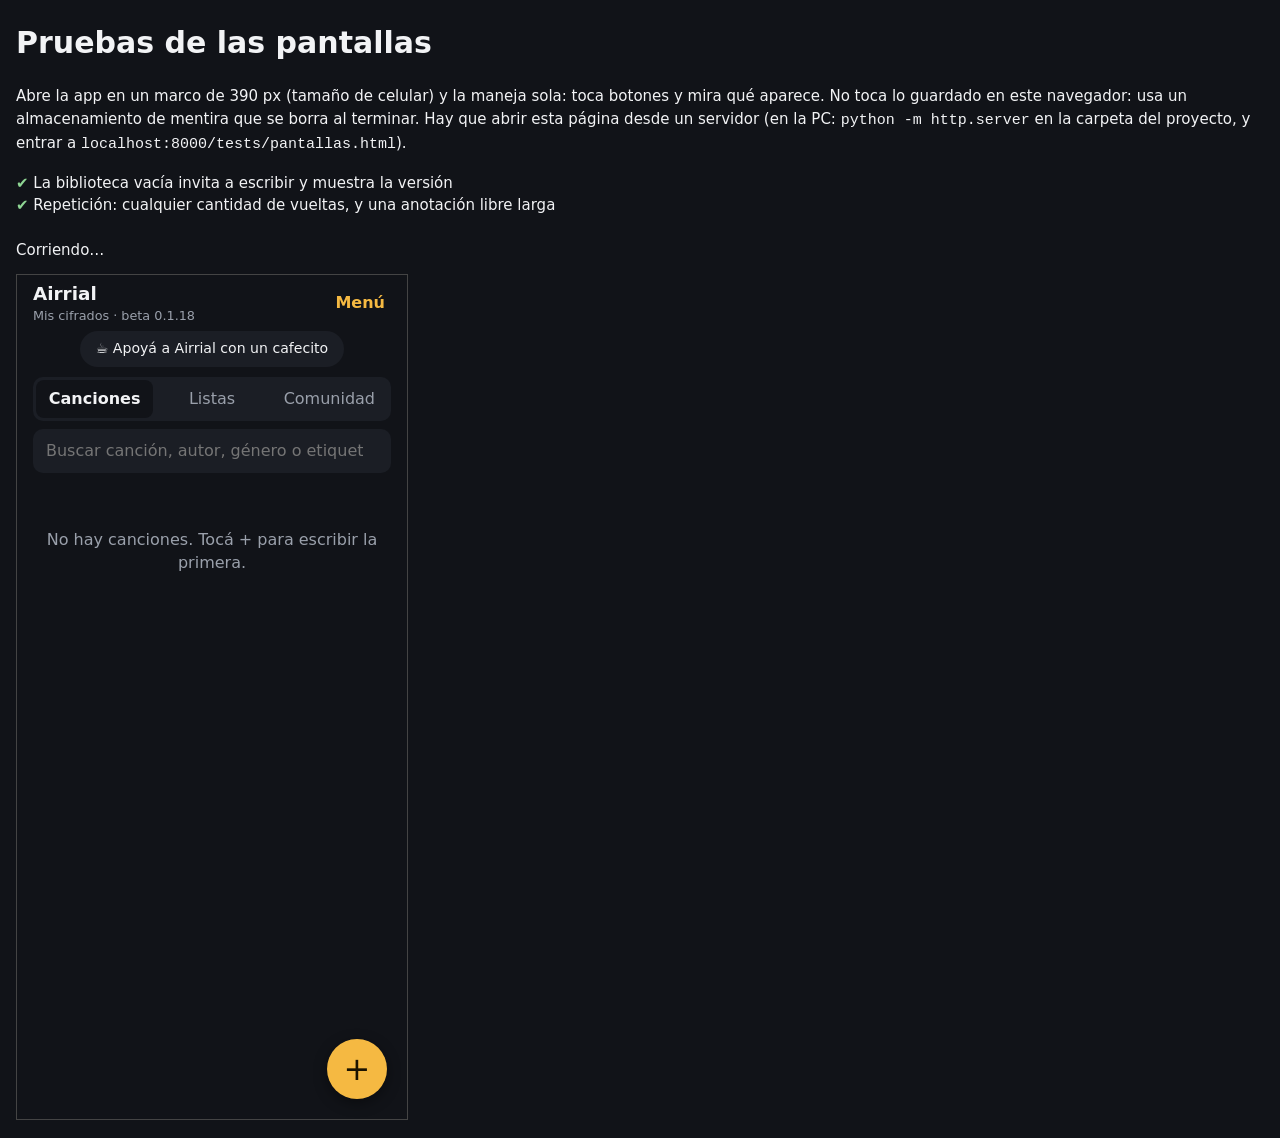
==== tests/pantallas.html @ 4d49128c "Biblioteca: botón del cafecito entre el encabezado y las pestañas Co-Authored-By: Claude Opus 5.5 <n" ====
<!doctype html>
<html lang="es"><head><meta charset="utf-8"><title>Airrial: pruebas de las pantallas</title>
<style>body{font:15px/1.5 system-ui,sans-serif;margin:16px;background:#111318;color:#f2f3f5}
#out{white-space:pre-wrap}.ok{color:#8fd694}.no{color:#ff7b6b;font-weight:700}iframe{width:390px;height:844px;border:1px solid #444;margin-top:12px}</style></head>
<body>
<h1>Pruebas de las pantallas</h1>
<p>Abre la app en un marco de 390 px (tamaño de celular) y la maneja sola: toca botones y mira qué aparece.
No toca lo guardado en este navegador: usa un almacenamiento de mentira que se borra al terminar.
Hay que abrir esta página desde un servidor (en la PC: <code>python -m http.server</code> en la carpeta del proyecto,
y entrar a <code>localhost:8000/tests/pantallas.html</code>).</p>
<div id="out">Corriendo…</div>
<script>
// Cada caso arranca la app de cero dentro de un marco, con lo que se le quiera dejar guardado de antes.
const out = document.getElementById('out'), lines = [];
let fails = 0, frame = null;
// Con la pestaña en segundo plano el navegador demora las esperas hasta un minuto cada una; los mensajes entre
// partes de la página no, así que se espera mirando el reloj entre mensaje y mensaje.
const tick = () => new Promise(done => { const c = new MessageChannel(); c.port1.onmessage = () => done(); c.port2.postMessage(0); });
const wait = async ms => { const end = performance.now() + ms; while (performance.now() < end) await tick(); };
const until = async (test, what) => { for (let i = 0; i < 60; i++) { if (test()) return; await wait(50); } throw new Error('no pasó: ' + what); };
const check = (cond, what) => { if (!cond) throw new Error(what); };
const same = (a, b, what) => check(JSON.stringify(a) === JSON.stringify(b), what + ': esperaba ' + JSON.stringify(b) + ' y hay ' + JSON.stringify(a));
const b64 = text => btoa(unescape(encodeURIComponent(text))).replace(/\+/g, '-').replace(/\//g, '_').replace(/=+$/, '');
const song = (id, title, chart, more) => ({ id, title, composer: '', style: 'swing', key: 'C', tempo: 120, ts: '4/4', transpose: 0, chart, cols: 4, tags: [], keys: 'piano', ...more });

let page = null;
async function start(seed, hash) {
  page = page || await (await fetch('../index.html?v=' + Date.now())).text();
  if (frame) frame.remove();
  frame = document.createElement('iframe');
  document.body.appendChild(frame);
  // Antes de que cargue la app: almacenamiento de mentira, carteles del navegador que contestan solos (`answers`
  // son las respuestas que van a dar los próximos "prompt"), y nada de instalar el modo sin conexión.
  // (Sin <base>: con una dirección base, cuando la app cambia de pantalla el marco se iría a la app verdadera.)
  const pre = `<script>
    const fake = () => { const m = new Map(); return { getItem: k => (m.has(k) ? m.get(k) : null), setItem: (k, v) => { m.set(k, String(v)); },
      removeItem: k => { m.delete(k); }, clear: () => m.clear(), key: i => [...m.keys()][i] || null, get length() { return m.size; } }; };
    const ls = fake(), ss = fake();
    for (const [k, v] of Object.entries(${JSON.stringify(seed || {})})) ls.setItem('airrial.' + k + '.v1', JSON.stringify(v));
    Object.defineProperty(window, 'localStorage', { get: () => ls });
    Object.defineProperty(window, 'sessionStorage', { get: () => ss });
    window.said = []; window.answers = [];
    window.alert = m => { said.push(m); };
    window.confirm = m => { said.push(m); return true; };
    window.prompt = (m, v) => { said.push(m); return answers.length ? answers.shift() : null; };
    Object.defineProperty(navigator, 'serviceWorker', { get: () => ({ controller: null, addEventListener() {}, register: () => Promise.resolve() }) });
    // La Comunidad habla con un servidor de mentira (window.server); sin él, es como estar sin conexión.
    const realFetch = window.fetch.bind(window);
    window.server = null;
    window.fetch = (u, o) => (String(u).includes('.supabase.co') ? (window.server ? Promise.resolve().then(() => window.server(String(u), o))
      : Promise.reject(new TypeError('sin conexión'))) : realFetch(/^[\\w.-]+\\.md$/.test(String(u)) ? '../' + u : u, o));
    // (los textos de la app, como REGLAS.md, están una carpeta más arriba que esta página)
    // El menú de compartir del teléfono: lo contesta window.sharing (sin él, el teléfono no sabe compartir archivos).
    window.sharing = null; window.shared = [];
    navigator.canShare = () => !!window.sharing;
    navigator.share = d => { shared.push(d); return Promise.resolve().then(() => window.sharing(d)); };
    Object.defineProperty(navigator, 'clipboard', { get: () => ({ writeText: () => Promise.reject(new Error('no')), readText: () => Promise.reject(new Error('no')) }) });
  <\/script>`;
  const doc = frame.contentDocument;
  doc.open();
  // los archivos de la app están una carpeta más arriba que esta página
  doc.write(page.replace('<head>', '<head>' + pre).replace(/(src|href)="([\w.-]+)"/g, (m, attr, file) => `${attr}="../${file}?v=${Date.now()}"`));
  doc.close();
  const w = frame.contentWindow;
  await until(() => w.document.querySelector('#app header'), 'que cargue la app');
  if (hash) { w.location.hash = hash; await wait(250); }
  const d = w.document, $ = s => d.querySelector(s), $$ = s => [...d.querySelectorAll(s)];
  return {
    w, d, $, $$,
    tap: async s => { const el = typeof s === 'string' ? $(s) : s; check(el, 'no está el botón ' + s); el.click(); await wait(80); },
    type: async (s, v) => { const el = $(s); check(el, 'no está el campo ' + s); el.value = v; el.dispatchEvent(new Event('input', { bubbles: true })); await wait(50); },
    saved: k => JSON.parse(w.localStorage.getItem('airrial.' + k + '.v1') || 'null'),
    mine: () => {
      // si el marco se fue a otra página, ya no es la app de prueba (y estaría usando lo guardado de verdad)
      check(frame.contentWindow.said, 'la app se salió del marco de prueba');
      return (JSON.parse(frame.contentWindow.localStorage.getItem('airrial.songs.v1') || '[]')).filter(s => !s.builtin);
    },
    text: s => ($(s) ? $(s).innerText.replace(/\s+/g, ' ').trim() : null),
    // en un celular nada se tiene que salir de la pantalla hacia el costado
    fits: what => check(d.documentElement.scrollWidth <= w.innerWidth, what + ': se sale de la pantalla a lo ancho (' + d.documentElement.scrollWidth + ' px)'),
    dialog: () => $$('body > dialog[open]').pop(),
  };
}

const cases = {
  'La biblioteca vacía invita a escribir y muestra la versión': async () => {
    const a = await start({ songs: [] });
    check(/beta \d+\.\d+\.\d+/.test(a.text('.ttl p')), 'no se ve la versión');
    check(/Tocá \+/.test(a.text('#list')), 'falta el mensaje de biblioteca vacía');
    a.fits('biblioteca');
  },
  'Repetición: cualquier cantidad de vueltas, y una anotación libre larga': async () => {
    const a = await start({ songs: [song('s1', 'Uno', '|: C | G7 :|')] }, '#/e/s1');
    await a.tap('#grid .bar[data-i="1"] .ch');
    await a.tap('#pad [data-a=tab][data-v=other]');
    a.w.answers.push('6');
    await a.tap('#pad [data-a=times][data-v="?"]');
    check(/x6/.test(a.text('#pad [data-a=times][data-v="?"]')), 'el botón no dice x6');
    a.w.answers.push('Entra la banda completa después del solo de piano');
    await a.tap('#pad [data-a=txt][data-v="?"]');
    check(/✎ Entra la banda completa…/.test(a.text('#pad [data-a=txt][data-v="?"]')), 'el botón de texto libre: ' + a.text('#pad [data-a=txt][data-v="?"]'));
    a.fits('editor con una anotación larga');
    await a.tap('[data-a=save]');
    same(a.mine()[0].chart, '|: C | "Entra la banda completa después del solo de piano" G7 :| x6', 'lo guardado');
  },
  'Escribir una canción con los botones, guardarla y verla': async () => {
    const a = await start({ songs: [] }, '#/e/new');
    await a.type('#f-title', 'Mi tema');
    await a.tap('#pad [data-a=root][data-v=C]');
    await a.tap('#pad [data-a=next]');
    await a.tap('#pad [data-a=root][data-v=D]'); await a.tap('#pad [data-a=qual][data-v=m7]');
    await a.tap('#pad [data-a=next]');
    await a.tap('#pad [data-a=root][data-v=G]'); await a.tap('#pad [data-a=qual][data-v="7"]');
    await a.tap('#pad [data-a=push]'); await a.tap('#pad [data-a=push]');
    a.fits('editor');
    await a.tap('[data-a=save]');
    same(a.mine().map(s => [s.title, s.chart]), [['Mi tema', '| C | Dm7 | <<G7 |']], 'lo guardado');
    await until(() => a.$('#chart .bar'), 'que abra la canción');
    same(a.$$('#chart .bar').map(b => b.innerText.replace(/\s+/g, ' ').trim()), ['4 4 C', 'Dm7', 'G7 anticipa semi'], 'la hoja');
    a.fits('canción');
  },
  'Ver una canción: subir medio tono cambia los acordes y la tonalidad': async () => {
    const a = await start({ songs: [song('s1', 'Uno', '|: [A] C | F :|\n| "Fine" G7 |')] }, '#/s/s1');
    same(a.text('#key'), 'C', 'tonalidad');
    await a.tap('[data-a=up]');
    same([a.text('#key'), a.$$('#chart .cn').map(c => c.innerText.trim())], ['D♭', ['D♭', 'G♭', 'A♭7']], 'medio tono arriba');
    same(a.mine()[0].transpose, 1, 'la transposición queda guardada');
    check(a.$('#chart .bar.rs') && a.$('#chart .bar.re') && /Fine/.test(a.text('#chart')), 'faltan la repetición o la anotación');
    a.fits('canción');
  },
  'Compartir el archivo abre el menú del teléfono, y si el teléfono pide otro toque, lo pide': async () => {
    const a = await start({ songs: [song('s1', 'Uno', '| C | G7 |')] }, '#/s/s1');
    // a la primera el teléfono no deja (armar el archivo tardó), a la segunda sí
    let tries = 0;
    a.w.sharing = () => { if (++tries === 1) throw new a.w.DOMException('tarde', 'NotAllowedError'); };
    await a.tap('[data-a="share"]');
    await until(() => a.dialog(), 'el menú Compartir');
    await a.tap(a.dialog().querySelector('[data-k="file"]'));
    await until(() => a.dialog() && /está listo/.test(a.dialog().innerText), 'el aviso de archivo listo');
    await a.tap(a.dialog().querySelector('[data-k="go"]'));
    await until(() => tries === 2, 'el segundo intento');
    const f = a.w.shared[1].files[0];
    same([a.w.shared.length, f.name, f.type, !a.dialog()], [2, 'Uno.airrial.html', 'text/html', true], 'lo compartido');
    check(/Tocá para abrir en Airrial/.test(await f.text()), 'el archivo no es la página');
    check(!/descargad/.test(a.text('.toast') || ''), 'dijo que lo descargó');
    // el PDF va directo al menú
    await a.tap('[data-a="share"]');
    await a.tap(a.dialog().querySelector('[data-k="pdf"]'));
    await until(() => a.w.shared.length === 3, 'compartir el PDF');
    same(a.w.shared[2].files[0].name, 'Uno.pdf', 'el PDF');
  },
  'Armar una lista y sumarle temas': async () => {
    const a = await start({ songs: [song('s1', 'Uno', '| C |'), song('s2', 'Dos', '| F |')] });
    await a.tap('[data-a=tab][data-v=lists]');
    a.w.answers.push('Recital');
    await a.tap('[data-a=new]');
    await until(() => a.text('#lname') === 'Recital', 'que abra la lista');
    await a.tap('[data-a=add]');
    for (const box of a.$$('#picklist input')) box.checked = true;
    await a.tap('[data-a=pickok]');
    same(a.saved('lists').map(l => [l.name, l.songs.length]), [['Recital', 2]], 'la lista guardada');
    same(a.text('#lcount'), '2 temas', 'la cuenta de temas');
    a.fits('lista');
  },
  'Recibir una canción: entra, y si se repite el título va con número': async () => {
    const link = '#/i/' + b64(JSON.stringify([1, 'Uno', 'Otra persona', 'bossa', 'F', 100, '4/4', '| F | C7 |', 4]));
    const a = await start({ songs: [song('s1', 'Uno', '| C |')] }, link);
    await until(() => a.$('[data-a=save]'), 'la pantalla de lo recibido');
    check(/Canción compartida/.test(a.text('.ttl')) && a.$$('main .bar').length === 2, 'no muestra lo recibido');
    a.fits('recibido');
    await a.tap('[data-a=save]');
    same(a.mine().map(s => [s.title, s.chart]), [['Uno', '| C |'], ['Uno (2)', '| F | C7 |']], 'no pisa la que había');
  },
  'Un enlace armado para romper la app no la rompe': async () => {
    const evil = '#/i/' + b64(JSON.stringify([1, '<img src=x onerror="document.title=\'roto\'">', '<b>x</b>', 'nada', 'C', 1e9, '9/9', '['.repeat(60000), 99]));
    const a = await start({ songs: [] }, evil);
    await until(() => a.$('[data-a=save]'), 'la pantalla de lo recibido');
    check(!a.$('#app img') && a.d.title !== 'roto', 'el título se metió como parte de la página');
    await a.tap('[data-a=save]');
    const s = a.mine()[0];
    check(s.chart.length <= 40000 && s.tempo === 360 && s.ts === '4/4' && s.style === 'swing', 'lo recibido no quedó recortado');
    same(a.w.said, [], 'no tiene que saltar ningún cartel');
  },
  'Etiquetas: renombrar una en todas las canciones desde el Menú': async () => {
    const a = await start({ songs: [song('s1', 'Uno', '| C |', { tags: ['Peña', 'Estudiar'] }), song('s2', 'Dos', '| F |', { tags: ['Peña'] })] });
    await a.tap('[data-a=menu]'); await a.tap('[data-a=tags]');
    await until(() => a.dialog(), 'el cuadro de etiquetas');
    await a.tap([...a.dialog().querySelectorAll('button')].find(b => /Peña/.test(b.innerText)));
    a.w.answers.push('Fogón');
    await a.tap(a.dialog().querySelector('[data-k=ren]'));
    same(a.mine().map(s => s.tags), [['Fogón', 'Estudiar'], ['Fogón']], 'etiquetas guardadas');
    // el filtro de la biblioteca es un solo botón, que abre la lista de etiquetas
    same(a.$$('#tagfilt button').map(b => b.textContent), ['Etiquetas ▾'], 'el filtro de la biblioteca');
    await a.tap('[data-a=ltag]');
    await until(() => a.dialog(), 'la lista del filtro');
    same([...a.dialog().querySelectorAll('button b')].map(b => b.textContent), ['Todas las etiquetas', 'Estudiar', 'Fogón'], 'las etiquetas del filtro');
    await a.tap([...a.dialog().querySelectorAll('button')].find(b => /Estudiar/.test(b.innerText)));
    same([a.$$('#tagfilt button').map(b => b.textContent), a.$$('#list .item b').map(b => b.textContent)], [['Estudiar ▾', '✕ Todas'], ['Uno']], 'filtrando por Estudiar');
    await a.tap('[data-a=ltagoff]');
    same(a.$$('#list .item').length, 2, 'al quitar el filtro vuelven todas');
    a.fits('biblioteca');
  },
  'Etiquetas al editar: se ven solo las de la canción y se suman desde una lista': async () => {
    const a = await start({ songs: [song('s1', 'Uno', '| C |', { tags: ['Peña'] }), song('s2', 'Dos', '| F |', { tags: ['Estudiar', 'Fogón'] })] }, '#/e/s1');
    const row = () => a.$$('#tagrow button').map(b => b.textContent);
    same(row(), ['Peña ✕', 'Agregar…'], 'las etiquetas a la vista');
    await a.tap('[data-a=tagnew]');
    await until(() => a.dialog(), 'la lista de etiquetas');
    same([...a.dialog().querySelectorAll('button b')].map(b => b.textContent), ['Nueva etiqueta…', 'Estudiar', 'Fogón'], 'las que se pueden agregar');
    await a.tap([...a.dialog().querySelectorAll('button')].find(b => /Fogón/.test(b.innerText)));
    same(row(), ['Peña ✕', 'Fogón ✕', 'Agregar…'], 'después de agregar');
    await a.tap('#tagrow [data-v="Peña"]');
    a.w.answers.push('Recital');
    await a.tap('[data-a=tagnew]');
    await until(() => a.dialog(), 'la lista de etiquetas');
    await a.tap(a.dialog().querySelector('[data-k=new]'));
    a.fits('editor');
    await a.tap('[data-a=save]');
    same(a.mine()[0].tags, ['Fogón', 'Recital'], 'etiquetas guardadas');
  },
  'Abrir un archivo de iReal Pro trae los temas y arma la lista': async () => {
    const a = await start({ songs: [] });
    const ireal = '<a href="irealb://' + encodeURIComponent('Uno=Autor Un==Medium Swing=C==1r34LbKcu7[C   |G7   Z=Jazz=120=3===Dos=Otra Una==Bossa Nova=F==1r34LbKcu7[F   Z=x=0=0===Mi lista') + '">x</a>';
    const dt = new a.w.DataTransfer();
    dt.items.add(new a.w.File([ireal], 'lista.html', { type: 'text/html' }));
    a.$('#file').files = dt.files;
    a.$('#file').dispatchEvent(new a.w.Event('change', { bubbles: true }));
    await until(() => a.mine().length === 2, 'que entren los temas');
    same(a.mine().map(s => [s.title, s.composer, s.style, s.chart]), [['Uno', 'Un Autor', 'swing', '| C | G7 |'], ['Dos', 'Una Otra', 'bossa', '| F |']], 'los temas');
    same(a.saved('lists').map(l => [l.name, l.songs.length]), [['Mi lista', 2]], 'la lista');
    check(/Se importaron 2 temas y 1 lista/.test(a.w.said.join(' ')), 'falta el aviso de cuántos entraron');
  },
  'Abrir varios archivos a la vez: uno de Band-in-a-Box entra y uno roto se avisa': async () => {
    const a = await start({ songs: [] });
    // Un tema de Band-in-a-Box mínimo: "Tema", un compás de Cmaj7, ritmo swing, Do, 120.
    const mgu = new Uint8Array([0x49, 4, 84, 101, 109, 97, 0, 0x20, 1, 1, 120, 1, 0, 255, 6, 0, 255, 0, 255, 0, 255, 0, 254,
      1, 0, 255, 0, 255, 0, 255, 0, 255, 1, 1, 2]);
    const dt = new a.w.DataTransfer();
    dt.items.add(new a.w.File([mgu], 'Tema.MGU'));
    dt.items.add(new a.w.File(['no soy nada'], 'roto.sgu'));
    a.$('#file').files = dt.files;
    a.$('#file').dispatchEvent(new a.w.Event('change', { bubbles: true }));
    await until(() => a.mine().length === 1, 'que entre el tema');
    same(a.mine().map(s => [s.title, s.style, s.key, s.tempo, s.ts, s.chart]), [['Tema', 'swing', 'C', 120, '4/4', '| Cmaj7 |']], 'el tema');
    const said = a.w.said.join(' ');
    check(/Se importaron 1 tema/.test(said) && /roto\.sgu/.test(said), 'faltan los avisos: ' + said);
  },
  'Comunidad: recorrer por estilo, ver una canción, guardarla, buscar y quedarse sin conexión': async () => {
    const a = await start({ songs: [] });
    const asked = [];
    const rows = [{ id: 7, titulo: 'Águas de Março', compositor: 'Tom Jobim', ritmo: 'bossa', compas: '4/4', tonalidad: 'C', bajadas: 12, fijada: true,
      perfiles: null, tempo: 138, cifrado: '| C | C7 |\n| F | Fm |', cols: 4 }];
    // servidor de mentira: contesta los estilos, las canciones y la bajada
    a.w.server = url => {
      asked.push(url.replace(/^.*\/rest\/v1\//, ''));
      const body = url.includes('/ritmos?') ? [{ ritmo: 'bossa', cantidad: 1 }] : url.includes('/rpc/bajar') ? null : rows;
      return new a.w.Response(body ? JSON.stringify(body) : null, { status: body ? 200 : 204 });
    };
    await a.tap('[data-a="community"]');
    await until(() => /Bossa/.test(a.text('#clist') || ''), 'que aparezcan los estilos');
    a.fits('comunidad');
    await a.tap('#clist a.item');
    await until(() => /Águas de Março/.test(a.text('#clist') || ''), 'las canciones del estilo');
    check(asked.some(u => u.includes('ritmo=eq.bossa')), 'no pidió las de bossa: ' + asked.join(' '));
    check(/destacada/.test(a.text('#clist')) && /Subida por Airrial · 12 bajadas/.test(a.text('#clist')), 'el renglón: ' + a.text('#clist'));
    await a.tap('#clist a.item');
    await until(() => a.$('[data-a="save"]'), 'la hoja con Guardar');
    check(a.$('main.chart') && /138 bpm/.test(a.text('.shared')), 'la hoja: ' + a.text('main'));
    a.fits('canción de la comunidad');
    // se puede escuchar antes de guardarla
    await a.tap('[data-a="listen"]');
    check(/Parar/.test(a.text('[data-a="listen"]')) && a.w.eval('Engine.isPlaying()'), 'no empezó a sonar');
    await a.tap('[data-a="listen"]');
    check(/Escuchar/.test(a.text('[data-a="listen"]')) && !a.w.eval('Engine.isPlaying()'), 'no paró');
    await a.tap('[data-a="save"]');
    await until(() => a.mine().length === 1, 'que se guarde');
    same(a.mine().map(s => [s.title, s.composer, s.style, s.tempo, s.chart]), [['Águas de Março', 'Tom Jobim', 'bossa', 138, '| C | C7 |\n| F | Fm |']], 'la guardada');
    check(asked.some(u => u.startsWith('rpc/bajar')), 'no sumó la bajada');
    await until(() => a.w.location.hash.startsWith('#/s/'), 'que abra la canción guardada');
    // si ya la tiene, no la ofrece de nuevo
    a.w.location.hash = '#/c/s/7';
    await until(() => /Ya la tenés/.test(a.text('main') || ''), 'que avise que ya la tiene');
    check(!a.$('[data-a="save"]') && a.$('[data-a="open"]'), 'ofrece guardarla de nuevo');
    // buscar escribiendo
    a.w.location.hash = '#/c';
    await until(() => a.$('#cq'), 'el buscador');
    await a.type('#cq', 'Aguas');
    await until(() => asked.some(u => u.includes('busqueda=like.*aguas*')), 'que busque');
    await until(() => /Águas/.test(a.text('#clist') || '') && a.$('[data-a="ctab"][data-v="nuevas"]'), 'el resultado');
    // sin conexión avisa, y al volver la conexión se puede reintentar
    a.w.server = null;
    await a.tap('[data-a="ctab"][data-v="nuevas"]');
    await until(() => a.$('[data-a="retry"]'), 'el aviso sin conexión');
    a.fits('comunidad sin conexión');
    check(a.mine().length === 1, 'se perdió lo guardado');
  },
  'Comunidad: entrar con el código, elegir el nombre, subir una canción, no duplicarla y borrarla': async () => {
    const a = await start({ songs: [song('s1', 'Mía', '| C | G7 |', { composer: 'Yo', tags: ['privada'] })] });
    const asked = [], up = [];
    let nick = '';
    const json = (b, status) => new a.w.Response(b == null ? null : JSON.stringify(b), { status: status || 200 });
    // servidor de mentira con cuentas: el código bueno es 123456
    a.w.server = (url, o) => {
      const m = (o && o.method) || 'GET', body = o && o.body ? JSON.parse(o.body) : null, p = url.replace(/^.*supabase\.co\//, '');
      asked.push(m + ' ' + p);
      if (p.startsWith('auth/v1/otp')) return json({});
      if (p.startsWith('auth/v1/verify')) return body.token === '123456'
        ? json({ access_token: 'a', refresh_token: 'r', expires_in: 3600, user: { id: 'u1', email: body.email } })
        : json({ msg: 'Token has expired or is invalid' }, 403);
      if (p.startsWith('rest/v1/perfiles')) { if (m === 'POST') { nick = body.nombre; return json(null, 201); } return json(nick ? [{ nombre: nick }] : []); }
      if (p.startsWith('rest/v1/canciones') && m === 'POST') { up.push({ id: 99, ...body, bajadas: 0, oculta: false }); return json([up[0]], 201); }
      if (p.startsWith('rest/v1/canciones') && m === 'DELETE') { up.length = 0; return json(null, 204); }
      if (p.startsWith('rest/v1/canciones')) return json(up);
      return json(null, 204);
    };
    a.w.location.hash = '#/s/s1';
    await until(() => a.$('[data-a="share"]'), 'la canción');
    await a.tap('[data-a="share"]');
    await until(() => a.dialog(), 'el menú Compartir');
    await a.tap(a.dialog().querySelector('[data-k="up"]'));
    await until(() => a.$('#mail'), 'que pida el mail');
    a.fits('subir: el mail');
    a.$('#mail').value = 'yo@mail.com';
    await a.tap('[data-g="send"]');
    await until(() => a.$('#code'), 'que pida el código');
    check(asked.includes('POST auth/v1/otp'), 'no pidió el código');
    a.$('#code').value = '111111';
    await a.tap('[data-g="enter"]');
    await until(() => /no es correcto/.test(a.text('#gate .err') || ''), 'el aviso de código equivocado');
    a.$('#code').value = '123 456';
    await a.tap('[data-g="enter"]');
    await until(() => a.$('#nick'), 'que pida el nombre');
    a.fits('subir: el nombre');
    a.$('#nick').value = '  Tomás  ';
    await a.tap('[data-g="name"]');
    check(/aceptar las reglas/.test(a.text('#gate .err')), 'dejó seguir sin aceptar las reglas');
    a.$('#okrules').checked = true;
    await a.tap('[data-g="name"]');
    await until(() => a.$('[data-g="up"]'), 'el botón Subir');
    same(nick, 'Tomás', 'el nombre guardado');
    check(/Tomás/.test(a.text('#gate')) && /yo@mail\.com/.test(a.text('#gate')), 'no dice con qué nombre y mail se sube');
    a.fits('subir');
    await a.tap('[data-g="up"]');
    await until(() => /ya está en la Comunidad/.test(a.text('#gate') || ''), 'que se suba');
    same([up[0].titulo, up[0].compositor, up[0].cifrado, up[0].autor, 'tags' in up[0], 'keys' in up[0]], ['Mía', 'Yo', '| C | G7 |', 'u1', false, false], 'lo subido');
    // la misma otra vez: no se duplica (y ya no pide entrar)
    a.w.location.hash = '#/s/s1';
    await until(() => a.$('[data-a="share"]'), 'la canción de nuevo');
    a.w.location.hash = '#/c/u/s1';
    await until(() => a.$('[data-g="up"]'), 'el botón Subir, ya con cuenta');
    await a.tap('[data-g="up"]');
    await until(() => /Listo/.test(a.text('#gate') || ''), 'el aviso');
    same(asked.filter(x => x.startsWith('POST rest/v1/canciones')).length, 1, 'veces que se subió');
    // mis subidas: aparece, se borra, y la copia del teléfono queda
    a.w.location.hash = '#/c/m';
    await until(() => /Mía/.test(a.text('#gate') || ''), 'mis subidas');
    a.fits('mis subidas');
    await a.tap('[data-g="del"]');
    await until(() => /Todavía no subiste/.test(a.text('#gate') || ''), 'que se borre');
    same(a.mine().map(s => s.title), ['Mía'], 'lo del teléfono');
    await a.tap('[data-g="out"]');
    check(!a.w.localStorage.getItem('airrial.cuenta.v1'), 'no salió de la cuenta');
  },
  'Comunidad: denunciar una canción pide cuenta y motivo, y una segunda vez no molesta': async () => {
    const a = await start({ songs: [] });
    // (el servidor de mentira arma las respuestas con las piezas del marco donde corre)
    const sent = [], serve = w => (url, o) => {
      const json = (b, status) => new w.Response(b == null ? null : JSON.stringify(b), { status: status || 200 });
      const m = (o && o.method) || 'GET', p = url.replace(/^.*supabase\.co\//, '');
      if (p.startsWith('rest/v1/canciones')) return json([{ id: 5, titulo: 'Ajena', compositor: 'X', ritmo: 'swing', compas: '4/4', tonalidad: 'C', tempo: 120, cifrado: '| C | G7 |', cols: 4, bajadas: 0, perfiles: { nombre: 'Ana' } }]);
      if (p.startsWith('rest/v1/perfiles')) return json([{ nombre: 'Tomás' }]);
      if (p.startsWith('rest/v1/denuncias') && m === 'POST') { sent.push(JSON.parse(o.body)); return sent.length > 1 ? json({ message: 'duplicate key' }, 409) : json(null, 201); }
      return json(null, 204);
    };
    a.w.server = serve(a.w);
    a.w.location.hash = '#/c/s/5';
    await until(() => a.$('.report a'), 'el enlace Denunciar');
    await a.tap('.report a');
    // sin cuenta, primero pide entrar
    await until(() => /Para denunciar hace falta una cuenta/.test(a.text('#gate') || ''), 'que pida la cuenta');
    a.fits('denunciar sin cuenta');
    // ya con cuenta
    const b = await start({ songs: [], cuenta: { access: 'a', refresh: 'r', until: Date.now() + 36e5, id: 'u1', email: 'yo@mail.com' } });
    b.w.server = serve(b.w);
    b.w.location.hash = '#/c/dc/5';
    await until(() => b.$('[data-g="send"]'), 'el formulario');
    await b.tap('[data-g="send"]');
    check(/Elegí un motivo/.test(b.text('#gate .err')), 'mandó sin motivo');
    b.$('input[value="letra o melodia"]').checked = true;
    b.$('#more').value = '  Tiene la letra entera  ';
    b.fits('denunciar');
    await b.tap('[data-g="send"]');
    await until(() => /Gracias/.test(b.text('#gate') || ''), 'el gracias');
    same(sent[0], { que: 'cancion', cual: 5, motivo: 'letra o melodia', detalle: 'Tiene la letra entera' }, 'la denuncia');
    // otra vez la misma: el servidor dice que ya estaba, y se agradece igual
    b.w.location.hash = '#/c/dc/4';
    await until(() => b.$('[data-g="send"]'), 'el formulario otra vez');
    b.$('input[value="spam"]').checked = true;
    await b.tap('[data-g="send"]');
    await until(() => /Gracias/.test(b.text('#gate') || ''), 'el gracias con la repetida');
  },
  'Sincronizar: se activa desde el Menú, junta lo repetido, trae lo de otro aparato y manda lo borrado': async () => {
    const a = await start({ songs: [song('s1', 'Uno', '| C |'), song('s2', 'Dos', '| D |')], lists: [{ id: 'L1', name: 'Peña', songs: ['s1', 's2'] }],
      cuenta: { access: 'a', refresh: 'r', until: Date.now() + 36e5, id: 'u1', email: 'yo@mail.com' } });
    // la biblioteca de la cuenta, como la tabla del servidor: una versión más vieja no pisa, y cada guardado avanza la hora
    const lib = new Map();
    let clock = Date.parse('2026-10-15T12:00:00Z');
    const put = r => {
      const k = r.tipo + '/' + r.id, old = lib.get(k);
      if (old && r.cambiado < old.cambiado) return;
      lib.set(k, { ...r, datos: r.borrado ? null : r.datos, actualizado: new Date(clock += 1000).toISOString() });
    };
    // en la cuenta ya hay una canción igual a "Uno" (subida desde otro aparato) y otra que acá no está
    put({ tipo: 'cancion', id: 'x9', datos: song('x9', 'Uno', '| C |'), borrado: false, cambiado: 5 });
    put({ tipo: 'cancion', id: 'r1', datos: song('r1', 'Remota', '| E |'), borrado: false, cambiado: 5 });
    a.w.server = (url, o) => {
      const json = (b, status) => new a.w.Response(b == null ? null : JSON.stringify(b), { status: status || 200 });
      const m = (o && o.method) || 'GET', p = url.replace(/^.*supabase\.co\//, '');
      if (!p.startsWith('rest/v1/biblioteca')) return json(null, 404);
      if (m === 'POST') { JSON.parse(o.body).forEach(put); return json(null, 201); }
      const since = decodeURIComponent((p.match(/actualizado=gte\.([^&]+)/) || [])[1] || '');
      return json([...lib.values()].filter(r => !since || Date.parse(r.actualizado) >= Date.parse(since)));
    };
    const mineTitles = () => a.mine().map(s => s.title).sort();
    await a.tap('[data-a="menu"]');
    check(/Sincronizar con mi cuenta/.test(a.text('[data-a="sync"]')), 'el botón del menú');
    await a.tap('[data-a="sync"]');
    await until(() => a.$('[data-g="on"]'), 'la pantalla de sincronizar');
    a.fits('sincronizar');
    await a.tap('[data-g="on"]');
    await until(() => /Al día/.test(a.text('#gate') || ''), 'que termine de sincronizar');
    a.fits('sincronizado');
    same(mineTitles(), ['Dos', 'Remota', 'Uno'], 'las canciones (sin repetir "Uno")');
    same(a.saved('lists')[0].songs, ['x9', 's2'], 'la lista apunta a la "Uno" de la cuenta');
    same([...lib.keys()].sort(), ['cancion/r1', 'cancion/s2', 'cancion/x9', 'lista/L1'], 'lo que quedó en la cuenta');
    check(/2 canciones|3 canciones/.test(a.text('#gate')), 'cuántas hay en la cuenta: ' + a.text('#gate'));
    // en otro aparato le cambian el nombre a una: llega al tocar "Sincronizar ahora"
    put({ tipo: 'cancion', id: 'r1', datos: song('r1', 'Remota cambiada', '| E |'), borrado: false, cambiado: Date.now() + 1000 });
    await a.tap('[data-g="now"]');
    await until(() => mineTitles().includes('Remota cambiada'), 'que llegue el cambio');
    // borrar una acá: se manda sola a los pocos segundos (se borra desde la biblioteca: el editor, al terminar,
    // vuelve atrás en el historial y en este marco eso puede salir de la página de prueba)
    const del = async id => {
      a.w.location.hash = '#/';
      await until(() => a.$('[data-a="menu"]'), 'la biblioteca');
      await a.tap('[data-a="menu"]');
      await a.tap('[data-a="select"]');
      await a.tap('[data-a="pick"][data-v="' + id + '"]');
      await a.tap('[data-a="seldel"]');
    };
    await del('s2');
    for (let i = 0; i < 160 && !lib.get('cancion/s2').borrado; i++) await wait(50);
    check(lib.get('cancion/s2').borrado, 'no se mandó lo borrado');
    same(lib.get('lista/L1').datos.songs, ['x9'], 'la lista en la cuenta');
    // dejar de sincronizar: lo que se cambia después ya no viaja
    a.w.location.hash = '#/y';
    await until(() => a.$('[data-g="off"]'), 'la pantalla de sincronizar otra vez');
    await a.tap('[data-g="off"]');
    await until(() => a.$('[data-g="on"]'), 'que se apague');
    const before = clock;
    await del('x9');
    check(!a.mine().some(s => s.id === 'x9'), 'no se borró');
    await wait(3500);
    same(clock, before, 'mandó algo con la sincronización apagada');
  },
  'Cafecito: el botón de arriba de la biblioteca y el del Menú abren la página de Airrial en Cafecito': async () => {
    const a = await start({ songs: [] }), opened = [];
    a.w.open = (...args) => { opened.push(args); };
    const top = a.$('header.top + .cafe');
    check(top && top.nextElementSibling.classList.contains('tabs'), 'el botón no está entre el encabezado y las pestañas');
    a.fits('biblioteca con el cafecito');
    await a.tap(top);
    await a.tap('[data-a="menu"]');
    a.fits('menú');
    await a.tap('#menu [data-a="cafecito"]');
    const go = ['https://cafecito.app/airrial', '_blank', 'noopener'];
    same(opened, [go, go], 'lo que abrió');
  },
  'Reglas y privacidad enteras: desde el Menú y desde las reglas al crear la cuenta': async () => {
    const a = await start({ songs: [] });
    await a.tap('[data-a="menu"]');
    await a.tap('[data-a="docs"]');
    await until(() => a.$('main.doc h2'), 'la privacidad');
    check(/Si creás una cuenta/.test(a.text('main.doc')) && a.$('main.doc ul li b'), 'el texto de la privacidad: ' + (a.text('main.doc') || '').slice(0, 80));
    check(!/\*\*|^#/.test(a.text('main.doc')), 'quedaron marcas sin pasar');
    a.fits('privacidad');
    await a.tap('[data-a="doc"][data-v="reglas"]');
    await until(() => /Qué no se puede subir/.test(a.text('main.doc') || ''), 'las reglas');
    same(a.text('.ttl h1'), 'Reglas de la Comunidad', 'el título');
    a.fits('reglas');
  },
  'Comunidad: una lista de 1400 temas se sube': async () => {
    const many = Array.from({ length: 1400 }, (_, k) => song('m' + k, 'Standard ' + k, '| Dm7 | G7 | Cmaj7 | % |'));
    const a = await start({ songs: many, lists: [{ id: 'big', name: 'Jazz', songs: many.map(s => s.id) }],
      cuenta: { access: 'a', refresh: 'r', until: Date.now() + 36e5, id: 'u1', email: 'yo@mail.com' } });
    let sent = null;
    const json = (b, status) => new a.w.Response(b == null ? null : JSON.stringify(b), { status: status || 200 });
    a.w.server = (url, o) => {
      const m = (o && o.method) || 'GET', p = url.replace(/^.*supabase\.co\//, '');
      if (p.startsWith('rest/v1/perfiles')) return json([{ nombre: 'Tomás' }]);
      if (p.startsWith('rest/v1/listas') && m === 'POST') { sent = JSON.parse(o.body); return json([{ id: 8, ...sent }], 201); }
      return json([]);
    };
    a.w.location.hash = '#/c/ul/big';
    await until(() => a.$('[data-g="up"]'), 'el botón Subir');
    await a.tap('[data-g="up"]');
    await until(() => /ya está en la Comunidad/.test(a.text('#gate') || ''), 'que se suba');
    same(sent.canciones.length, 1400, 'temas subidos');
  },
  'Comunidad: subir una lista, guardar una lista de otro y borrar la propia': async () => {
    const a = await start({
      songs: [song('s1', 'Uno', '| C |'), song('s2', 'Dos', '| "Intro libre" | _ |')],
      lists: [{ id: 'l1', name: 'Peña', songs: ['s1'] }, { id: 'l2', name: 'Sin acordes', songs: ['s1', 's2'] }],
      // ya entró a la cuenta antes
      cuenta: { access: 'a', refresh: 'r', until: Date.now() + 36e5, id: 'u1', email: 'yo@mail.com' },
    });
    const asked = [], mine = [];
    const other = { id: 3, nombre: 'De otro', cantidad: 2, bajadas: 2, fijada: false, perfiles: { nombre: 'Ana' },
      canciones: [['Uno', '', 'swing', 'C', 120, '4/4', '| C |', 4], ['Tres', 'Otra', 'bossa', 'F', 130, '4/4', '| F | C7 |', 4]] };
    const json = (b, status) => new a.w.Response(b == null ? null : JSON.stringify(b), { status: status || 200 });
    a.w.server = (url, o) => {
      const m = (o && o.method) || 'GET', body = o && o.body ? JSON.parse(o.body) : null, p = url.replace(/^.*supabase\.co\//, '');
      asked.push(m + ' ' + p);
      if (p.startsWith('rest/v1/perfiles')) return json([{ nombre: 'Tomás' }]);
      if (p.startsWith('rest/v1/listas') && m === 'POST') { mine.push({ id: 7, ...body, cantidad: body.canciones.length, bajadas: 0, oculta: false }); return json([mine[0]], 201); }
      if (p.startsWith('rest/v1/listas') && m === 'DELETE') { mine.length = 0; return json(null, 204); }
      if (p.startsWith('rest/v1/listas') && p.includes('autor=eq.')) return json(mine);
      if (p.startsWith('rest/v1/listas') && p.includes('id=eq.3')) return json([other]);
      if (p.startsWith('rest/v1/listas')) return json([other]);
      if (p.startsWith('rest/v1/canciones')) return json([]);
      return json(null, 204);
    };
    // una lista con una canción sin acordes no se sube, y dice cuál canción es
    a.w.location.hash = '#/c/ul/l2';
    await until(() => /no tiene acordes/.test(a.text('main') || ''), 'el aviso de la canción que no se puede subir');
    check(/Dos/.test(a.text('#gate')) && !a.$('[data-g="up"]'), 'el aviso: ' + a.text('#gate'));
    // la otra sí (ya con cuenta y nombre, va directo)
    a.w.location.hash = '#/c/ul/l1';
    await until(() => a.$('[data-g="up"]'), 'el botón Subir');
    check(/copia de sus 1 tema/.test(a.text('#gate')), 'no avisa que va una copia: ' + a.text('#gate'));
    a.fits('subir una lista');
    await a.tap('[data-g="up"]');
    await until(() => /ya está en la Comunidad/.test(a.text('#gate') || ''), 'que se suba');
    same([mine[0].nombre, mine[0].canciones, mine[0].autor], ['Peña', [['Uno', '', 'swing', 'C', 120, '4/4', '| C |', 4]], 'u1'], 'lo subido');
    // buscar listas y guardar una de otro: la canción que ya estaba no se repite
    a.w.location.hash = '#/c';
    await until(() => a.$('[data-a="ckind"][data-v="listas"]'), 'el selector Canciones / Listas');
    await a.tap('[data-a="ckind"][data-v="listas"]');
    await until(() => /De otro/.test(a.text('#clist') || ''), 'las listas');
    check(/Lista · 2 temas/.test(a.text('#clist')) && /Subida por Ana · 2 bajadas/.test(a.text('#clist')), 'el renglón: ' + a.text('#clist'));
    a.fits('listas de la comunidad');
    await a.tap('#clist a.item');
    await until(() => a.$('[data-a="save"]'), 'la lista con Guardar');
    check(/1\. Uno/.test(a.text('main')) && /2\. Tres/.test(a.text('main')), 'los temas: ' + a.text('main'));
    await a.tap('[data-a="save"]');
    await until(() => a.saved('lists').length === 3, 'que se guarde la lista');
    same(a.mine().map(s => s.title), ['Uno', 'Dos', 'Tres'], 'las canciones');
    const got = a.saved('lists')[2];
    same([got.name, got.songs.length, got.songs[0]], ['De otro', 2, 's1'], 'la lista guardada');
    check(asked.includes('POST rest/v1/rpc/bajar'), 'no sumó la bajada');
    // mis subidas: aparece la lista y se borra
    a.w.location.hash = '#/c/m';
    await until(() => /Peña/.test(a.text('#gate') || ''), 'la lista en mis subidas');
    await a.tap('[data-g="del"][data-k="lista"]');
    await until(() => /Todavía no subiste/.test(a.text('#gate') || ''), 'que se borre');
    same(a.saved('lists').map(l => l.name), ['Peña', 'Sin acordes', 'De otro'], 'las listas del teléfono');
    // borrar la cuenta: la borra en el servidor, sale, y lo del teléfono queda
    a.fits('mis subidas');
    // (al terminar, la app vuelve atrás en el historial, y en este marco eso puede salir de la página de prueba:
    // se miran el almacenamiento y los carteles de antes)
    const ls = a.w.localStorage, said = a.w.said;
    await a.tap('[data-g="delacct"]');
    await until(() => !ls.getItem('airrial.cuenta.v1'), 'que salga de la cuenta');
    check(asked.includes('POST rest/v1/rpc/borrar_cuenta'), 'no pidió borrar la cuenta');
    same(JSON.parse(ls.getItem('airrial.songs.v1')).length, 3, 'las canciones del teléfono');
    check(/no se puede deshacer/.test(said[said.length - 1]), 'no preguntó antes: ' + said[said.length - 1]);
  },
};

(async () => {
  for (const [name, run] of Object.entries(cases)) {
    try { await run(); lines.push('<span class="ok">✔</span> ' + name); }
    catch (e) { fails++; lines.push('<span class="no">✘ ' + name + '</span>\n    ' + String(e.message || e).replace(/</g, '&lt;')); }
    out.innerHTML = lines.join('\n') + '\n\nCorriendo…';
  }
  if (frame) frame.remove();
  const end = fails ? 'FALLAN ' + fails + ' de ' + Object.keys(cases).length + '.' : 'Todas las pantallas pasaron (' + Object.keys(cases).length + ').';
  out.innerHTML = lines.join('\n') + '\n\n<b class="' + (fails ? 'no' : 'ok') + '">' + end + '</b>';
  document.title = end;
})();
</script>
</body></html>
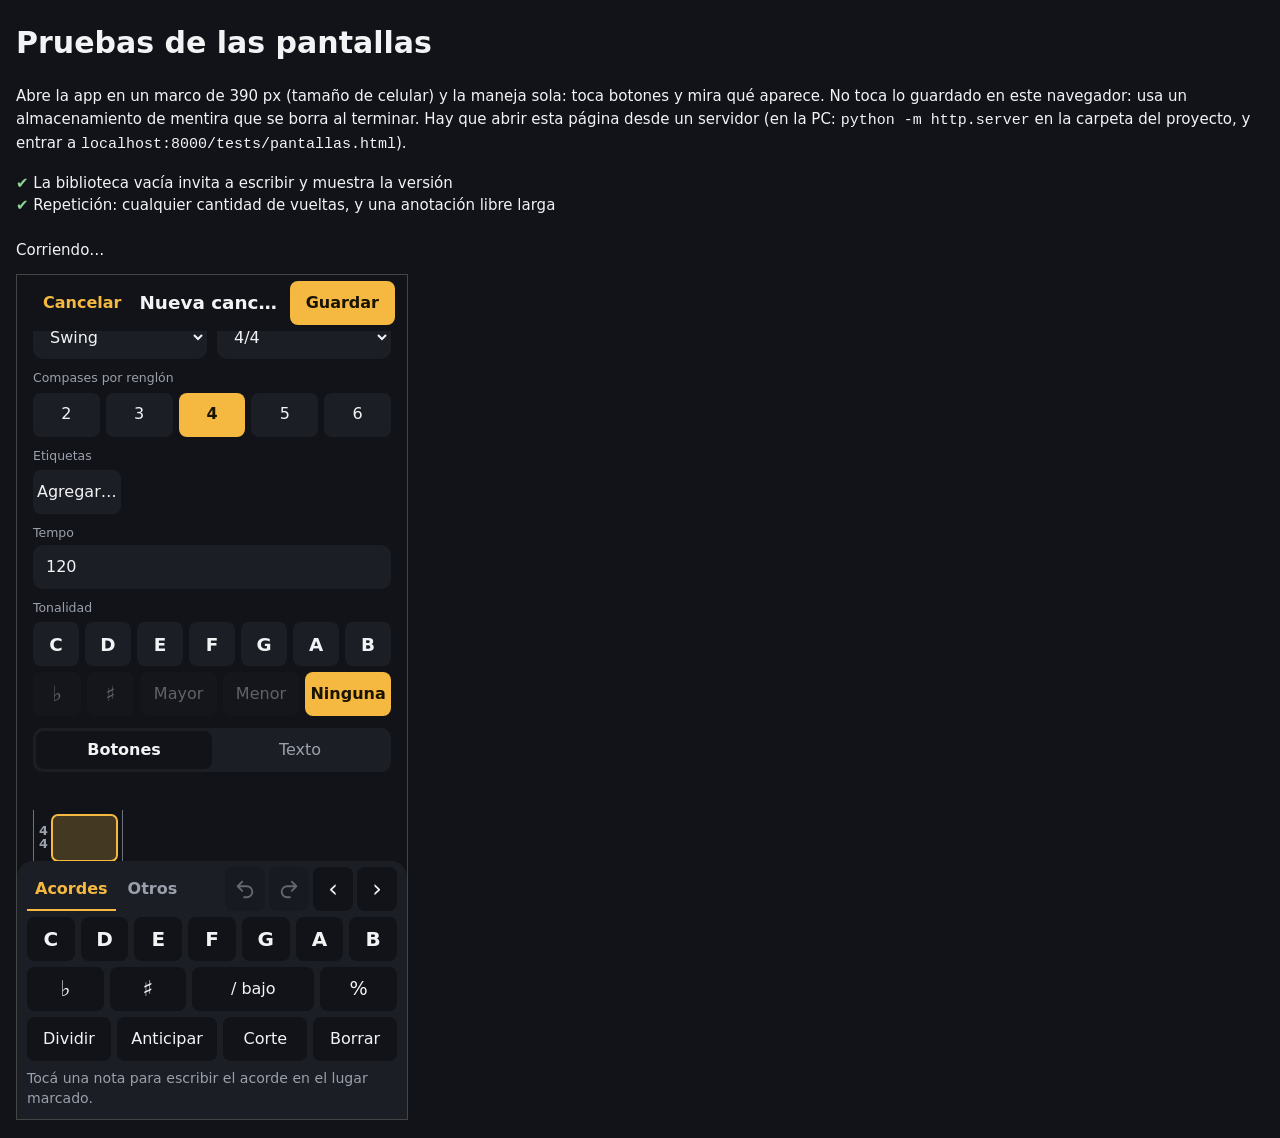
==== commit 6a10f140: "Compartir: si el teléfono no deja abrir el menú a la primera (lista larga u otra razón), pedir un to" ====
--- a/tests/pantallas.html
+++ b/tests/pantallas.html
@@ -149,6 +149,29 @@
     await until(() => a.w.shared.length === 3, 'compartir el PDF');
     same(a.w.shared[2].files[0].name, 'Uno.pdf', 'el PDF');
   },
+  'Compartir una lista como archivo abre el menú del teléfono (aunque a la primera no deje, por la razón que sea)': async () => {
+    const a = await start({ songs: [song('s1', 'Uno', '| C |'), song('s2', 'Dos', '| F |')], lists: [{ id: 'L1', name: 'Peña', songs: ['s1', 's2'] }] }, '#/l/L1');
+    let tries = 0;
+    a.w.sharing = () => { if (++tries === 1) throw new a.w.DOMException('raro', 'InvalidStateError'); };
+    await until(() => a.$('[data-a="share"]'), 'la lista');
+    await a.tap('[data-a="share"]');
+    await until(() => a.dialog(), 'el menú Compartir');
+    await a.tap(a.dialog().querySelector('[data-k="file"]'));
+    await until(() => a.dialog() && /está listo/.test(a.dialog().innerText), 'el aviso de archivo listo');
+    await a.tap(a.dialog().querySelector('[data-k="go"]'));
+    await until(() => tries === 2, 'el segundo intento');
+    const f = a.w.shared[1].files[0];
+    same([f.name, f.type], ['Peña.airrial.html', 'text/html'], 'lo compartido');
+    check(/Uno/.test(await f.text()) && /Dos/.test(await f.text()), 'el archivo no trae los temas');
+    check(!/descargad/.test(a.text('.toast') || ''), 'dijo que lo descargó');
+    // si el teléfono tampoco deja la segunda vez, se descarga y se dice por qué
+    a.w.sharing = () => { throw new a.w.DOMException('no', 'DataError'); };
+    await a.tap('[data-a="share"]');
+    await a.tap(a.dialog().querySelector('[data-k="file"]'));
+    await until(() => a.dialog() && /está listo/.test(a.dialog().innerText), 'el aviso otra vez');
+    await a.tap(a.dialog().querySelector('[data-k="go"]'));
+    await until(() => /descargado.*DataError/.test(a.text('.toast') || ''), 'el aviso de descarga con la razón');
+  },
   'Armar una lista y sumarle temas': async () => {
     const a = await start({ songs: [song('s1', 'Uno', '| C |'), song('s2', 'Dos', '| F |')] });
     await a.tap('[data-a=tab][data-v=lists]');
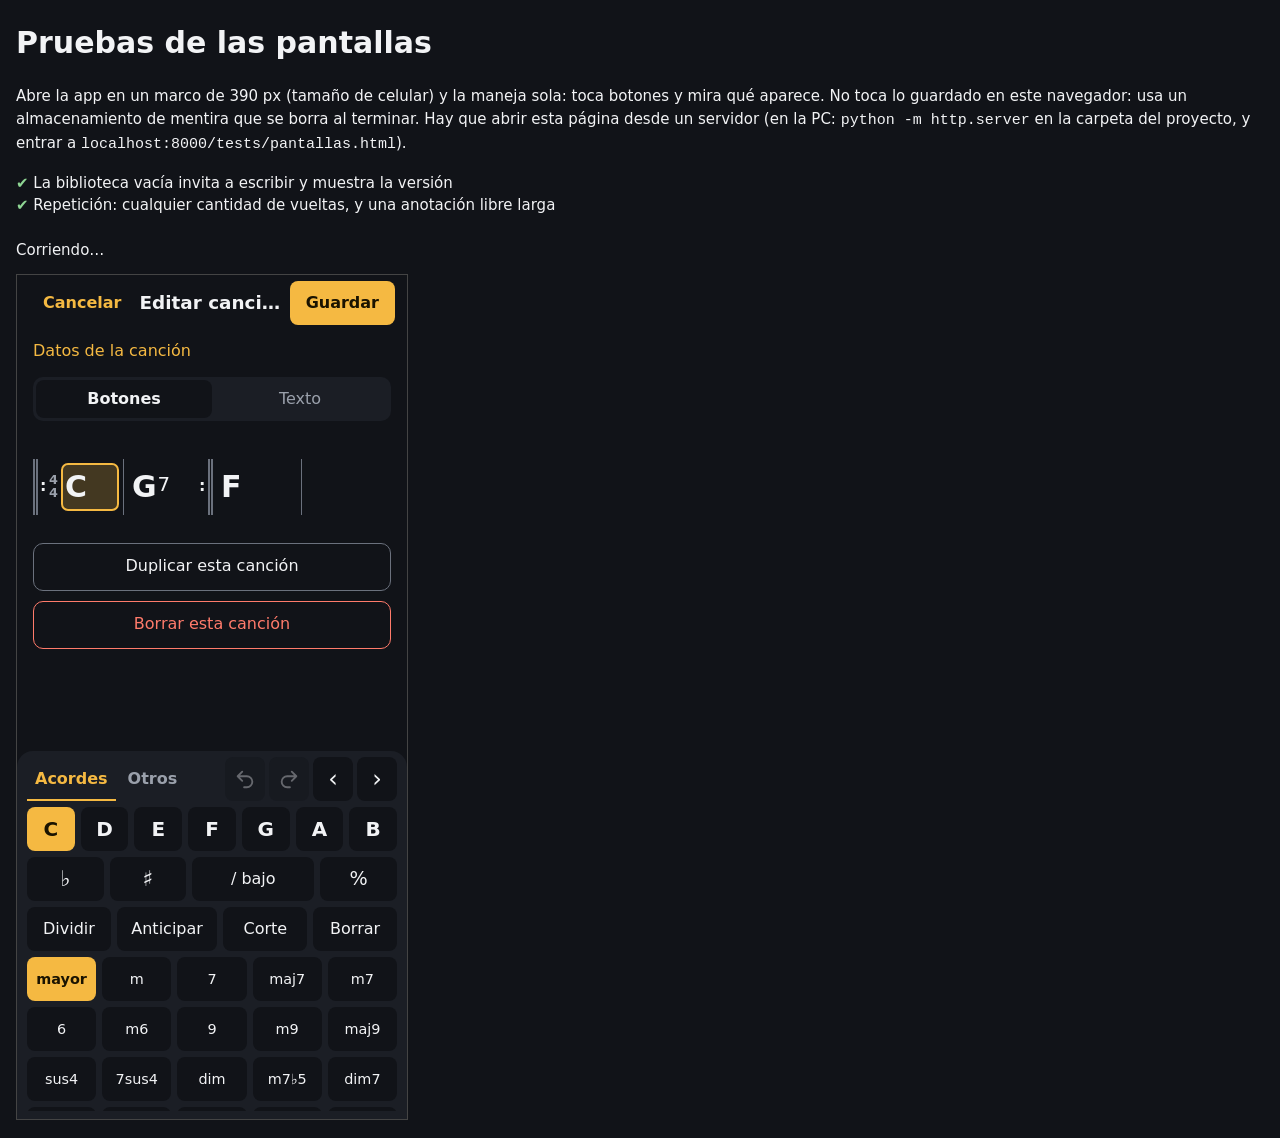
==== commit bcf41fda: "Casillas para varias vueltas: "1.2." se toca en la primera y la segunda (se marcan varias en el edit" ====
--- a/tests/pantallas.html
+++ b/tests/pantallas.html
@@ -103,6 +103,23 @@
     await a.tap('[data-a=save]');
     same(a.mine()[0].chart, '|: C | "Entra la banda completa después del solo de piano" G7 :| x6', 'lo guardado');
   },
+  'Una casilla para varias vueltas: se marcan 1 y 2 en el mismo compás': async () => {
+    const a = await start({ songs: [song('s1', 'Uno', '|: C | G7 :| F |')] }, '#/e/s1');
+    await a.tap('#grid .bar[data-i="1"] .ch');
+    await a.tap('#pad [data-a=tab][data-v=other]');
+    await a.tap('#pad [data-a=end][data-v="2"]');
+    await a.tap('#pad [data-a=end][data-v="1"]');
+    check(a.$('#pad [data-a=end][data-v="1"]').classList.contains('on') && a.$('#pad [data-a=end][data-v="2"]').classList.contains('on'), 'no quedan marcadas las dos');
+    same(a.text('#grid .bar[data-i="1"] .end'), '1.2.', 'la casilla en la hoja');
+    await a.tap('#grid .bar[data-i="2"] .ch');
+    await a.tap('#pad [data-a=tab][data-v=other]');
+    await a.tap('#pad [data-a=end][data-v="3"]');
+    a.fits('editor con casilla 1.2.');
+    await a.tap('[data-a=save]');
+    same(a.mine()[0].chart, '|: C | 1.2. G7 :| | 3. F |', 'lo guardado');
+    await until(() => a.$('#chart .bar'), 'que abra la canción');
+    same(a.text('#chart .bar[data-i="1"] .end'), '1.2.', 'la casilla al ver la canción');
+  },
   'Escribir una canción con los botones, guardarla y verla': async () => {
     const a = await start({ songs: [] }, '#/e/new');
     await a.type('#f-title', 'Mi tema');
@@ -149,10 +166,10 @@
     await until(() => a.w.shared.length === 3, 'compartir el PDF');
     same(a.w.shared[2].files[0].name, 'Uno.pdf', 'el PDF');
   },
-  'Compartir una lista como archivo abre el menú del teléfono (aunque a la primera no deje, por la razón que sea)': async () => {
-    const a = await start({ songs: [song('s1', 'Uno', '| C |'), song('s2', 'Dos', '| F |')], lists: [{ id: 'L1', name: 'Peña', songs: ['s1', 's2'] }] }, '#/l/L1');
+  'Compartir una lista como archivo: el nombre del archivo sin puntos al principio, y si el teléfono no deja, se dice por qué': async () => {
+    const a = await start({ songs: [song('s1', 'Uno', '| C |'), song('s2', 'Dos', '| F |')], lists: [{ id: 'L1', name: '..Peña. ', songs: ['s1', 's2'] }] }, '#/l/L1');
     let tries = 0;
-    a.w.sharing = () => { if (++tries === 1) throw new a.w.DOMException('raro', 'InvalidStateError'); };
+    a.w.sharing = () => { if (++tries === 1) throw new a.w.DOMException('tarde', 'NotAllowedError'); };
     await until(() => a.$('[data-a="share"]'), 'la lista');
     await a.tap('[data-a="share"]');
     await until(() => a.dialog(), 'el menú Compartir');
@@ -164,12 +181,10 @@
     same([f.name, f.type], ['Peña.airrial.html', 'text/html'], 'lo compartido');
     check(/Uno/.test(await f.text()) && /Dos/.test(await f.text()), 'el archivo no trae los temas');
     check(!/descargad/.test(a.text('.toast') || ''), 'dijo que lo descargó');
-    // si el teléfono tampoco deja la segunda vez, se descarga y se dice por qué
+    // si el teléfono no deja por otra razón, se descarga sin preguntar de más y se dice por qué
     a.w.sharing = () => { throw new a.w.DOMException('no', 'DataError'); };
     await a.tap('[data-a="share"]');
     await a.tap(a.dialog().querySelector('[data-k="file"]'));
-    await until(() => a.dialog() && /está listo/.test(a.dialog().innerText), 'el aviso otra vez');
-    await a.tap(a.dialog().querySelector('[data-k="go"]'));
     await until(() => /descargado.*DataError/.test(a.text('.toast') || ''), 'el aviso de descarga con la razón');
   },
   'Armar una lista y sumarle temas': async () => {
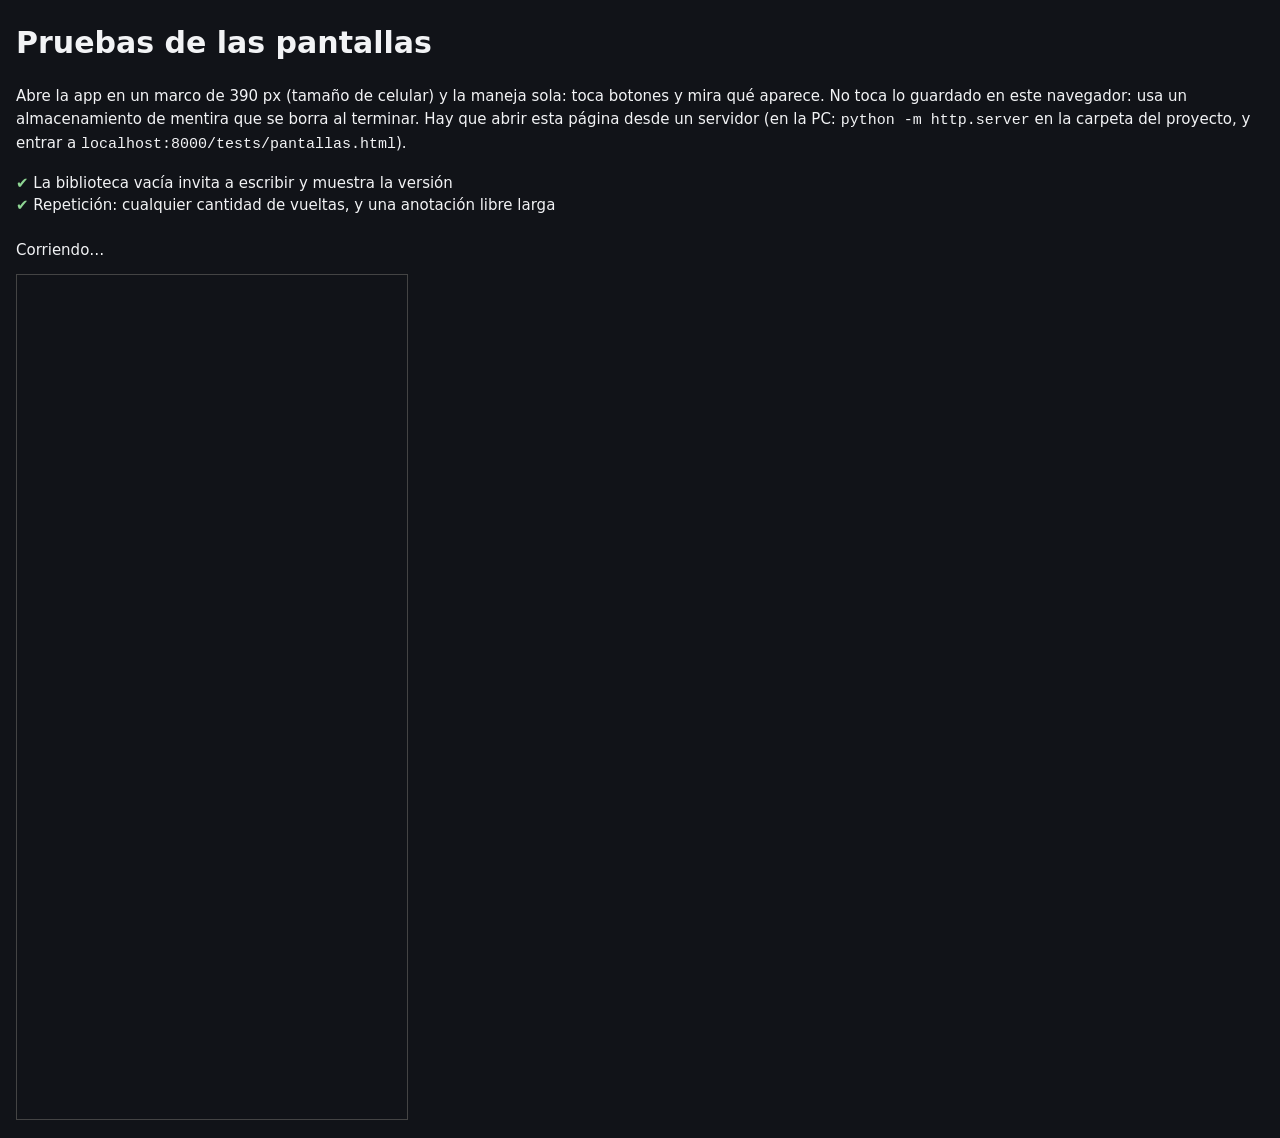
==== commit 08afa3e1: "Cuenta previa: se elige cuántos compases (sin cuenta, 1, 2 o 4); lo que estaba como sí queda en 1 Co" ====
--- a/tests/pantallas.html
+++ b/tests/pantallas.html
@@ -120,6 +120,18 @@
     await until(() => a.$('#chart .bar'), 'que abra la canción');
     same(a.text('#chart .bar[data-i="1"] .end'), '1.2.', 'la casilla al ver la canción');
   },
+  'Cuenta previa: se elige cuántos compases, y lo que estaba como "no" sigue sin cuenta': async () => {
+    const a = await start({ songs: [song('s1', 'Uno', '| C | G7 |')], settings: { countIn: false } }, '#/s/s1');
+    same(a.$('#countin').value, '0', 'la cuenta guardada como "no"');
+    same([...a.$('#countin').options].map(o => o.text), ['Sin cuenta', '1 compás', '2 compases', '4 compases'], 'las opciones');
+    a.$('#countin').value = '2';
+    a.$('#countin').dispatchEvent(new Event('change', { bubbles: true }));
+    await wait(50);
+    same(a.saved('settings').countIn, 2, 'lo guardado');
+    a.fits('mezcla con la cuenta previa');
+    const b = await start({ songs: [song('s1', 'Uno', '| C | G7 |')], settings: { countIn: true } }, '#/s/s1');
+    same(b.$('#countin').value, '1', 'la cuenta guardada como "sí"');
+  },
   'Escribir una canción con los botones, guardarla y verla': async () => {
     const a = await start({ songs: [] }, '#/e/new');
     await a.type('#f-title', 'Mi tema');
@@ -267,6 +279,28 @@
     same(a.mine().map(s => [s.title, s.composer, s.style, s.chart]), [['Uno', 'Un Autor', 'swing', '| C | G7 |'], ['Dos', 'Una Otra', 'bossa', '| F |']], 'los temas');
     same(a.saved('lists').map(l => [l.name, l.songs.length]), [['Mi lista', 2]], 'la lista');
     check(/Se importaron 2 temas y 1 lista/.test(a.w.said.join(' ')), 'falta el aviso de cuántos entraron');
+  },
+  'Importar desde una foto: el pedido se muestra para copiar y la respuesta pegada trae los temas': async () => {
+    const a = await start({ songs: [] });
+    await a.tap('[data-a=menu]');
+    await a.tap('[data-a=aiimport]');
+    const box = a.dialog();
+    check(box && box.querySelector('#aitext'), 'no se abrió el cuadro para importar');
+    // este teléfono de mentira no deja copiar solo: el pedido queda a la vista para copiarlo a mano
+    await a.tap(box.querySelector('[data-k=copy]'));
+    check(!box.querySelector('#aiprompt').hidden && /Título:/.test(box.querySelector('#aiprompt').value), 'no se ve el pedido');
+    a.fits('importar desde una foto');
+    // pegar algo que no es un cifrado se avisa y no importa nada
+    box.querySelector('#aitext').value = 'No pude leer la imagen.';
+    await a.tap(box.querySelector('[data-k=go]'));
+    check(/No encontré ningún cifrado/.test(a.w.said.join(' ')) && a.dialog() === box, 'falta el aviso de que no había nada');
+    box.querySelector('#aitext').value = 'Listo:\n```\nTítulo: Zamba de prueba\nRitmo: Zamba\nTonalidad: La menor\nCompás: 6/8\nTempo: 60\n\n| Lam | Mi7 |\n---\nTítulo: Otra\n| C | Qx7 |\n```';
+    await a.tap(box.querySelector('[data-k=go]'));
+    await until(() => a.mine().length === 2, 'que entren los temas');
+    same(a.mine().map(s => [s.title, s.style, s.key, s.ts, s.tempo, s.chart, s.tags]),
+      [['Zamba de prueba', 'zamba', 'Am', '6/8', 60, '| Am | E7 |', ['Importada']], ['Otra', 'swing', '', '4/4', 120, '| C | Qx7 |', ['Importada']]], 'los temas');
+    check(!a.dialog(), 'el cuadro quedó abierto');
+    check(/Se importaron 2 temas/.test(a.w.said.join(' ')) && /Otra, compás 2: Qx7/.test(a.w.said.join(' ')), 'falta el aviso de lo importado y del acorde raro');
   },
   'Abrir varios archivos a la vez: uno de Band-in-a-Box entra y uno roto se avisa': async () => {
     const a = await start({ songs: [] });
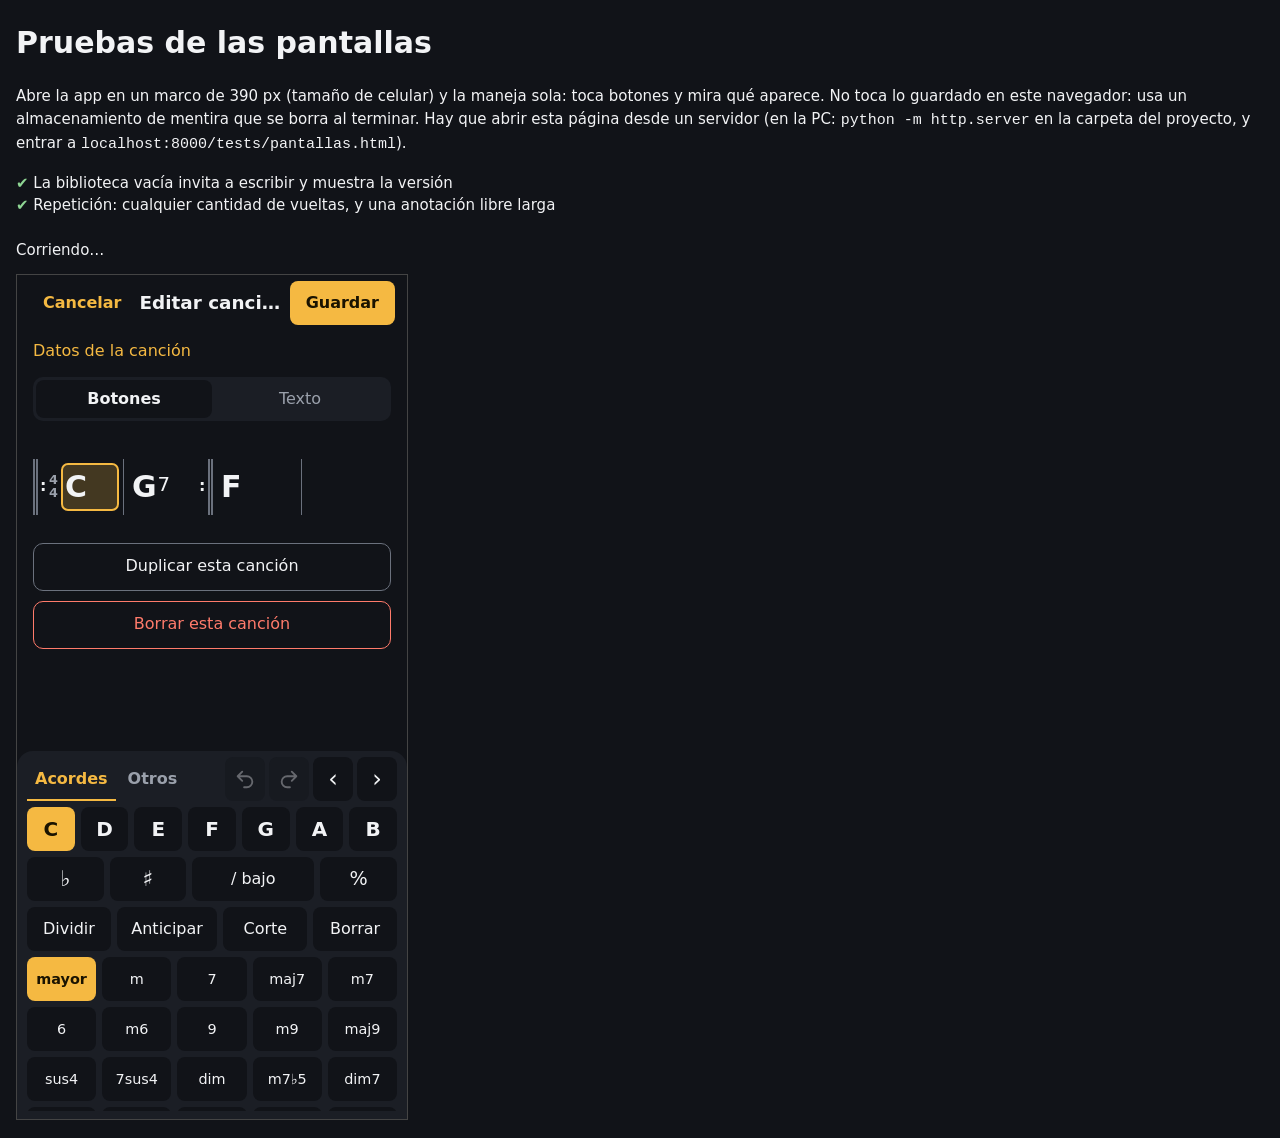
==== commit f017da14: "Compases por renglón también al ver la canción Entre las opciones de abajo, al lado del tamaño de la" ====
--- a/tests/pantallas.html
+++ b/tests/pantallas.html
@@ -157,6 +157,16 @@
     check(a.$('#chart .bar.rs') && a.$('#chart .bar.re') && /Fine/.test(a.text('#chart')), 'faltan la repetición o la anotación');
     a.fits('canción');
   },
+  'Ver una canción: elegir los compases por renglón reacomoda la hoja y queda guardado': async () => {
+    const a = await start({ songs: [song('s1', 'Uno', '[A] | C | D | E | F |\n| G |\n[B] | A | B |')] }, '#/s/s1');
+    same(a.$('#cols').value, '4', 'los compases por renglón guardados');
+    a.$('#cols').value = '3';
+    a.$('#cols').dispatchEvent(new Event('change', { bubbles: true }));
+    await wait(50);
+    same([a.mine()[0].cols, a.mine()[0].chart], [3, '| [A] C | D | E |\n| F | G |\n| [B] A | B |'], 'lo guardado');
+    same(a.$$('#chart .row').map(r => r.querySelectorAll('.bar').length), [3, 2, 2], 'los renglones de la hoja');
+    a.fits('canción con tres compases por renglón');
+  },
   'Compartir el archivo abre el menú del teléfono, y si el teléfono pide otro toque, lo pide': async () => {
     const a = await start({ songs: [song('s1', 'Uno', '| C | G7 |')] }, '#/s/s1');
     // a la primera el teléfono no deja (armar el archivo tardó), a la segunda sí
